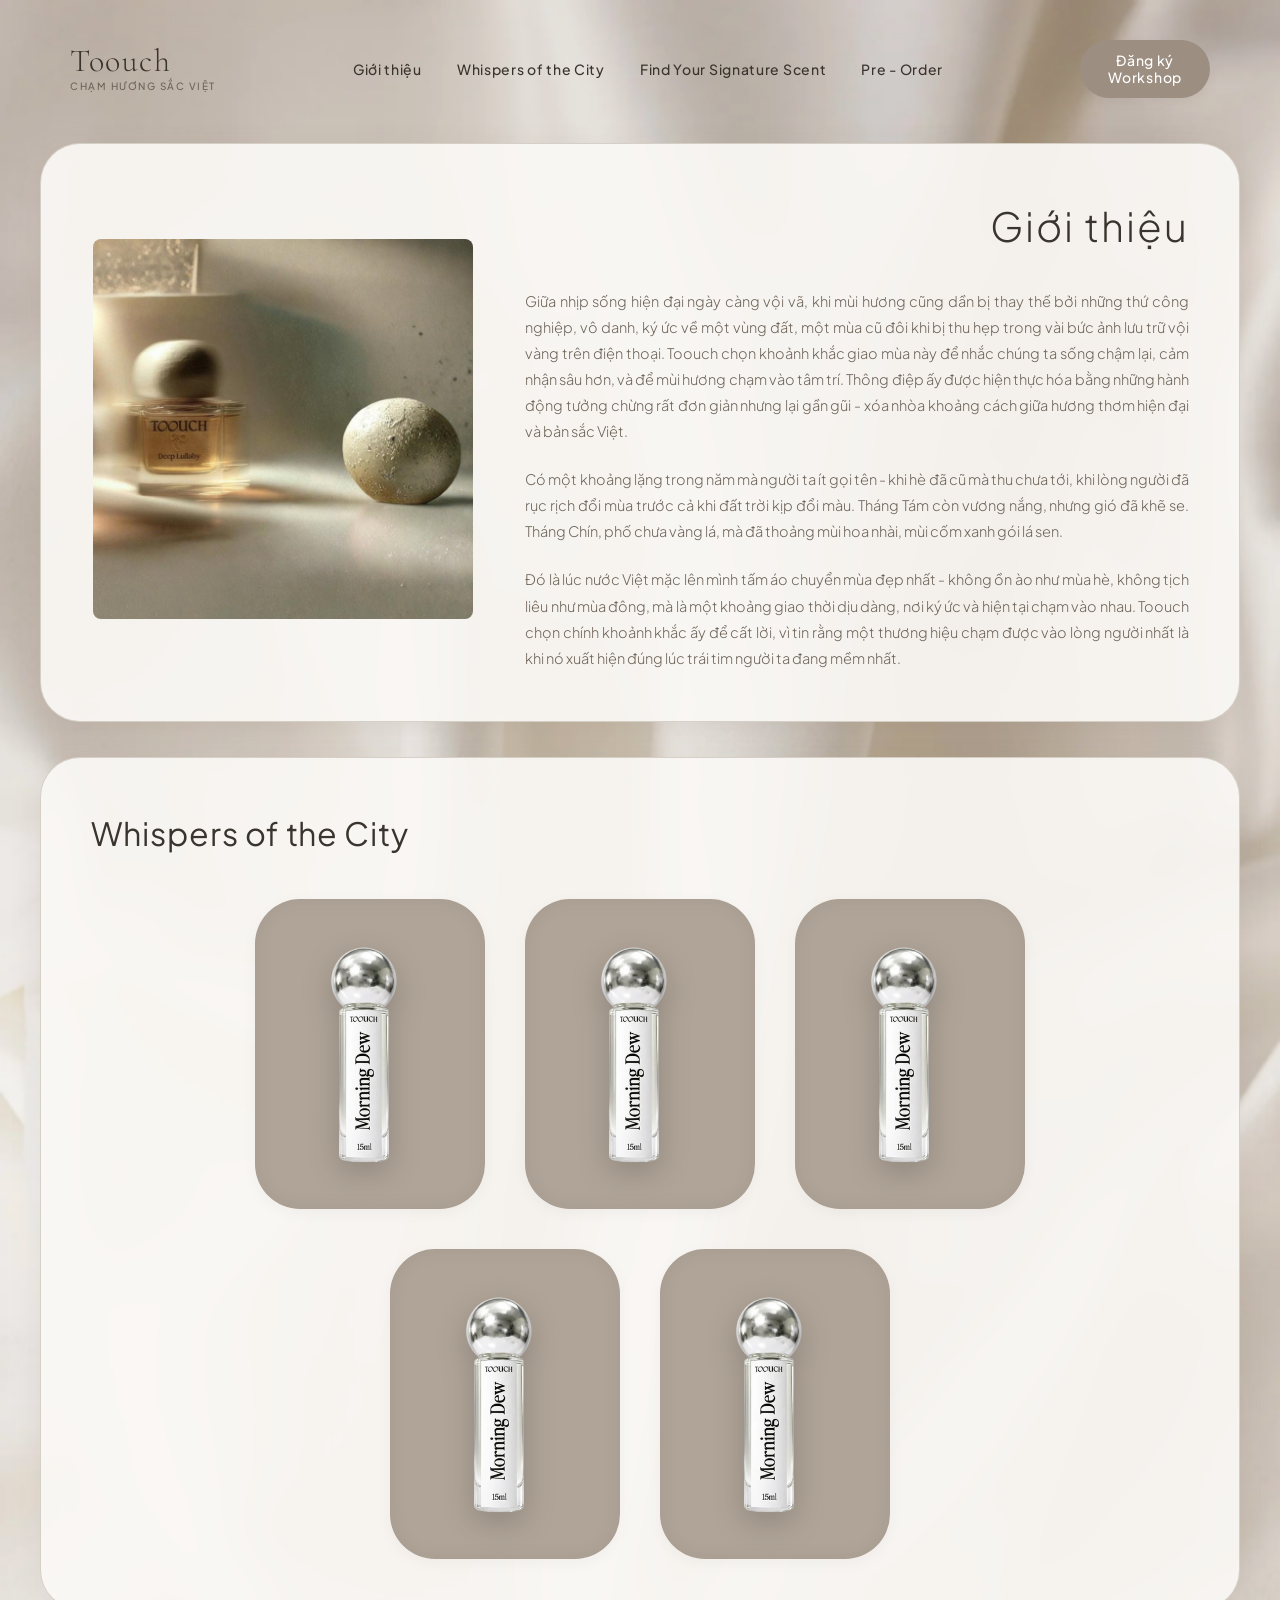
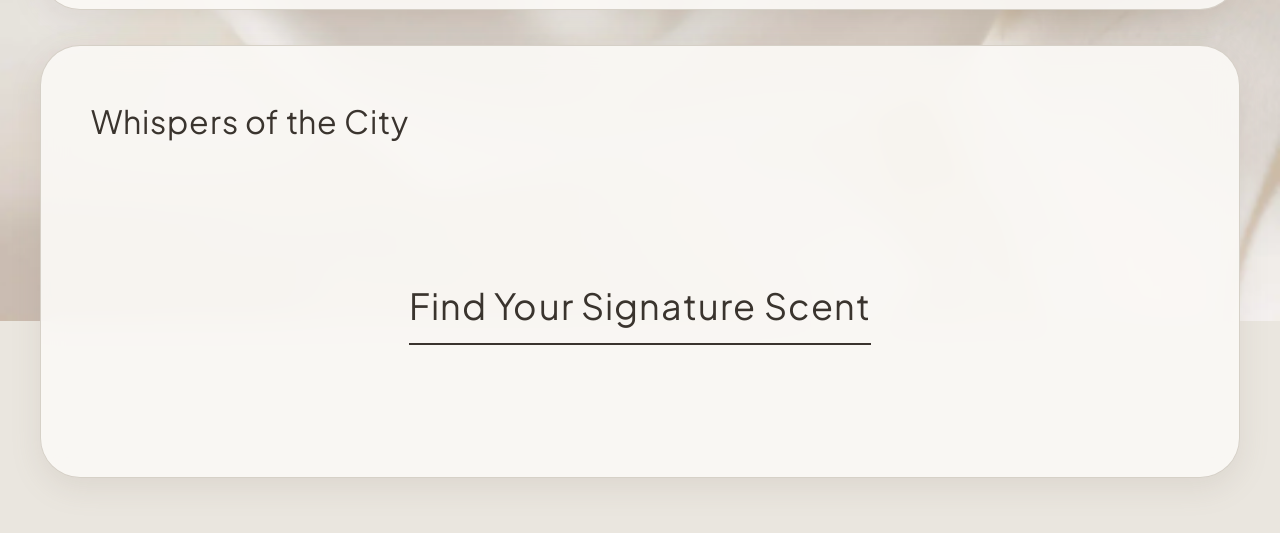
==== index.html @ 0bf2e1f2 "Initial commit of Toouch landing page" ====
<!DOCTYPE html>
<html lang="vi">
<head>
  <meta charset="UTF-8">
  <meta name="viewport" content="width=device-width, initial-scale=1.0">
  <meta name="description" content="Toouch - Chạm Hương Sắc Việt. Khám phá các dòng hương độc bản mang tâm hồn Việt.">
  <title>Toouch - Chạm Hương Sắc Việt</title>
  <link rel="stylesheet" href="style.css">
</head>
<body>

  <div class="container">
    <!-- Premium Navigation Header -->
    <header>
      <a href="index.html" class="logo-container">
        <span class="logo-main">Toouch</span>
        <span class="logo-sub">Chạm Hương Sắc Việt</span>
      </a>
      
      <nav>
        <a href="index.html#gioi-thieu" class="active">Giới thiệu</a>
        <a href="index.html#whispers">Whispers of the City</a>
        <a href="index.html#find-scent">Find Your Signature Scent</a>
        <a href="order.html">Pre - Order</a>
      </nav>

      <div class="nav-btn-container">
        <a href="order.html#workshop" class="btn-header">Đăng ký<br>Workshop</a>
      </div>
    </header>

    <!-- 1. Giới thiệu Section -->
    <section id="gioi-thieu" class="section-card">
      <div class="gioi-thieu-content">
        <!-- Left Overlapping Diamond Graphic -->
        <div class="gioi-thieu-left">
          <div class="gioi-thieu-img-wrapper">
            <img src="assets/page_1_img_1.jpeg" class="gioi-thieu-img" alt="Giới thiệu Toouch">
          </div>
        </div>
        
        <!-- Right Description Text -->
        <div class="gioi-thieu-right">
          <h1 class="section-title-right">Giới thiệu</h1>
          <div class="gioi-thieu-text">
            <p>
              Giữa nhịp sống hiện đại ngày càng vội vã, khi mùi hương cũng dần bị thay thế bởi những thứ công
              nghiệp, vô danh, ký ức về một vùng đất, một mùa cũ đôi khi bị thu hẹp trong vài bức ảnh lưu trữ vội
              vàng trên điện thoại. Toouch chọn khoảnh khắc giao mùa này để nhắc chúng ta sống chậm lại, cảm nhận
              sâu hơn, và để mùi hương chạm vào tâm trí. Thông điệp ấy được hiện thực hóa bằng những hành động
              tưởng chừng rất đơn giản nhưng lại gần gũi - xóa nhòa khoảng cách giữa hương thơm hiện đại và bản
              sắc Việt.
            </p>
            <p>
              Có một khoảng lặng trong năm mà người ta ít gọi tên - khi hè đã cũ mà thu chưa tới, khi lòng
              người đã rục rịch đổi mùa trước cả khi đất trời kịp đổi màu. Tháng Tám còn vương nắng, nhưng gió đã
              khẽ se. Tháng Chín, phố chưa vàng lá, mà đã thoảng mùi hoa nhài, mùi cốm xanh gói lá sen.
            </p>
            <p>
              Đó là lúc nước Việt mặc lên mình tấm áo chuyển mùa đẹp nhất - không ồn ào như mùa hè, không
              tịch liêu như mùa đông, mà là một khoảng giao thời dịu dàng, nơi ký ức và hiện tại chạm vào nhau.
              Toouch chọn chính khoảnh khắc ấy để cất lời, vì tin rằng một thương hiệu chạm được vào lòng người nhất
              là khi nó xuất hiện đúng lúc trái tim người ta đang mềm nhất.
            </p>
          </div>
        </div>
      </div>
    </section>

    <!-- 2. Whispers of the City - Combined 3D Flip Grid -->
    <section id="whispers" class="section-card">
      <div class="whispers-header">
        <h2 class="whispers-title">Whispers of the City</h2>
      </div>
      
      <div class="scent-grid">
        <!-- Top Row (3 Cards) -->
        <div class="scent-row-top">
          <!-- Scent 1: Smoky Graze -->
          <div class="flip-card">
            <div class="flip-card-inner">
              <!-- Front Side -->
              <div class="flip-card-front">
                <img src="assets/page_1_img_3.png" class="bottle-img" alt="Smoky Graze - Morning Dew">
              </div>
              <!-- Back Side -->
              <div class="flip-card-back">
                <h3 class="scent-name">Smoky Graze</h3>
                <p class="scent-desc">
                  Hương cà phê đậm và quế ấm gợi buổi sáng Sài Gòn, dịu lại bởi hạnh nhân, cacao, hồng
                  Thổ Nhĩ Kỳ. Cuối cùng đọng lại da mềm, hổ phách, vani, praline – ấm áp, gần gũi, không cần
                  định nghĩa dịp dùng.
                </p>
              </div>
            </div>
          </div>

          <!-- Scent 2: Creamy Tide -->
          <div class="flip-card">
            <div class="flip-card-inner">
              <!-- Front Side -->
              <div class="flip-card-front">
                <img src="assets/page_1_img_3.png" class="bottle-img" alt="Creamy Tide - Morning Dew">
              </div>
              <!-- Back Side -->
              <div class="flip-card-back">
                <h3 class="scent-name">Creamy Tide</h3>
                <p class="scent-desc">
                  Vải và đào tươi mở đầu ngọt nhẹ, chuyển sang sữa gạo béo mịn gợi miền Tây sông nước yên
                  ả. Khép lại bằng vani, diên vĩ, xạ hương trắng – êm dịu như một ký ức chậm rãi, không cần thời
                  điểm đặc biệt.
                </p>
              </div>
            </div>
          </div>

          <!-- Scent 3: Dreamy Nautica -->
          <div class="flip-card">
            <div class="flip-card-inner">
              <!-- Front Side -->
              <div class="flip-card-front">
                <img src="assets/page_1_img_3.png" class="bottle-img" alt="Dreamy Nautica - Morning Dew">
              </div>
              <!-- Back Side -->
              <div class="flip-card-back">
                <h3 class="scent-name">Dreamy Nautica</h3>
                <p class="scent-desc">
                  Táo và bưởi chùm mát lạnh, rực rỡ mở đầu; neroli cùng muối biển gợi làn gió biển khơi.
                  Đọng lại nốt aquatic và xạ hương ánh kim – sạch, thoáng, tự do, dành cho ai muốn buông lỏng theo
                  nhịp riêng.
                </p>
              </div>
            </div>
          </div>
        </div>

        <!-- Bottom Row (2 Cards) -->
        <div class="scent-row-bottom">
          <!-- Scent 4: Heritage Nuzzle -->
          <div class="flip-card">
            <div class="flip-card-inner">
              <!-- Front Side -->
              <div class="flip-card-front">
                <img src="assets/page_1_img_3.png" class="bottle-img" alt="Heritage Nuzzle - Morning Dew">
              </div>
              <!-- Back Side -->
              <div class="flip-card-back">
                <h3 class="scent-name">Heritage Nuzzle</h3>
                <p class="scent-desc">
                  Lê và hoa mộc dịu dàng mở đầu, hòa cùng trà xanh, hoa trà, linh lan, hoa nhài gợi phố cổ Hà
                  Nội sớm mai. Cỏ hương bài, xạ hương cashmere, gỗ hồng khép lại bình yên, tinh tế, lặng lẽ.
                </p>
              </div>
            </div>
          </div>

          <!-- Scent 5: Deep Lullaby -->
          <div class="flip-card">
            <div class="flip-card-inner">
              <!-- Front Side -->
              <div class="flip-card-front">
                <img src="assets/page_1_img_3.png" class="bottle-img" alt="Deep Lullaby - Morning Dew">
              </div>
              <!-- Back Side -->
              <div class="flip-card-back">
                <h3 class="scent-name">Deep Lullaby</h3>
                <p class="scent-desc">
                  Thông và lavender cùng mojito mở ra cảm giác cao nguyên se lạnh, tiếp nối bằng dâu rừng, hồng
                  dại, mimosa ấm áp. Lá thuốc, gỗ cháy, đàn hương ở lại như bản ru êm của một ngày dài.
                </p>
              </div>
            </div>
          </div>
        </div>
      </div>
    </section>

    <!-- 4. Find Your Signature Scent Section -->
    <section id="find-scent" class="section-card">
      <div class="whispers-header">
        <h2 class="whispers-title">Whispers of the City</h2>
      </div>
      
      <div class="signature-content">
        <a href="order.html" class="signature-link">Find Your Signature Scent</a>
      </div>
    </section>
  </div>

  <script src="script.js"></script>
</body>
</html>
---- style.css ----
/* style.css - Toouch Landing Page Stylesheet */

/* Google Fonts Import */
@import url('https://fonts.googleapis.com/css2?family=Cormorant+Garamond:ital,wght@0,300;0,400;0,600;1,300;1,400&family=Plus+Jakarta+Sans:wght@300;400;500;600;700&display=swap');

/* CSS Variables for Premium Design System */
:root {
  --bg-color: #eae6df;
  --card-bg: #f4f0ea;
  --card-border: #bfb6aa;
  --text-dark: #3a342e;
  --text-muted: #6e6459;
  --accent-brown: #9c8e81;
  --accent-brown-hover: #86796c;
  --accent-card: #e4ded5;
  --font-logo: 'Cormorant Garamond', serif;
  --font-main: 'Plus Jakarta Sans', sans-serif;
  --shadow-subtle: 0 10px 30px rgba(139, 126, 116, 0.15);
  --shadow-input: inset 0 2px 4px rgba(0, 0, 0, 0.03);
}

/* Reset & Base Styles */
* {
  box-sizing: border-box;
  margin: 0;
  padding: 0;
}

html {
  scroll-behavior: smooth;
}

body {
  background-image: url('assets/page_1_img_4.png');
  background-color: var(--bg-color);
  background-repeat: no-repeat;
  background-position: center top;
  background-attachment: fixed;
  background-size: cover;
  font-family: var(--font-main);
  color: var(--text-dark);
  line-height: 1.6;
  padding: 20px 40px;
  min-height: 100vh;
  display: flex;
  flex-direction: column;
  align-items: center;
}

/* Scrollbar styling */
::-webkit-scrollbar {
  width: 8px;
}
::-webkit-scrollbar-track {
  background: var(--bg-color);
}
::-webkit-scrollbar-thumb {
  background: var(--accent-brown);
  border-radius: 4px;
}
::-webkit-scrollbar-thumb:hover {
  background: var(--accent-brown-hover);
}

/* Layout Main Container */
.container {
  max-width: 1200px;
  width: 100%;
}

/* ==========================================================================
   Header / Navigation Styles
   ========================================================================== */
header {
  width: 100%;
  display: flex;
  justify-content: space-between;
  align-items: center;
  padding: 20px 30px;
  margin-bottom: 25px;
}

.logo-container {
  display: flex;
  flex-direction: column;
  align-items: flex-start;
  text-decoration: none;
  color: var(--text-dark);
}

.logo-main {
  font-family: var(--font-logo);
  font-size: 32px;
  font-weight: 300;
  letter-spacing: 0.05em;
  line-height: 1.1;
  text-transform: capitalize;
}

.logo-sub {
  font-size: 10px;
  font-weight: 500;
  letter-spacing: 0.15em;
  text-transform: uppercase;
  color: var(--text-muted);
}

/* Navigation Menu */
nav {
  display: flex;
  align-items: center;
  gap: 35px;
}

nav a {
  text-decoration: none;
  color: var(--text-dark);
  font-size: 14px;
  font-weight: 500;
  letter-spacing: 0.05em;
  transition: color 0.3s ease;
}

nav a:hover, nav a.active {
  color: var(--accent-brown-hover);
}

/* Header Button with Blinking animation indicator */
.nav-btn-container {
  display: flex;
  flex-direction: column;
  align-items: center;
  position: relative;
}

.btn-header {
  background-color: var(--accent-brown);
  color: white;
  text-decoration: none;
  padding: 12px 28px;
  border-radius: 50px;
  font-size: 14px;
  font-weight: 500;
  letter-spacing: 0.05em;
  transition: all 0.3s ease;
  box-shadow: 0 4px 10px rgba(156, 142, 129, 0.2);
  text-align: center;
  white-space: pre-line;
  line-height: 1.2;
  animation: pulse-button 2s infinite ease-in-out;
}

.btn-header:hover {
  background-color: var(--accent-brown-hover);
  transform: translateY(-2px);
  box-shadow: 0 6px 15px rgba(156, 142, 129, 0.35);
  animation-play-state: paused; /* Pause pulsing on hover */
}

/* Pulsing Keyframes for Workshop Button */
@keyframes pulse-button {
  0%, 100% {
    transform: scale(1);
    box-shadow: 0 4px 10px rgba(156, 142, 129, 0.2);
  }
  50% {
    transform: scale(1.04);
    box-shadow: 0 8px 20px rgba(156, 142, 129, 0.45);
    background-color: var(--accent-brown-hover);
  }
}

/* ==========================================================================
   Section Card Styles (Main content wraps)
   ========================================================================== */
.section-card {
  background-color: rgba(250, 248, 245, 0.93);
  backdrop-filter: blur(12px);
  -webkit-backdrop-filter: blur(12px);
  border: 1.5px solid rgba(191, 182, 170, 0.6);
  border-radius: 40px;
  padding: 50px;
  margin-bottom: 35px;
  box-shadow: var(--shadow-subtle);
  position: relative;
  overflow: hidden;
}

/* ==========================================================================
   Page 1 Specific Styles (index.html)
   ========================================================================== */

/* 1. Giới thiệu Section */
.gioi-thieu-content {
  display: grid;
  grid-template-columns: 1.1fr 1.9fr;
  gap: 50px;
  align-items: center;
}

.gioi-thieu-left {
  display: flex;
  justify-content: center;
  position: relative;
}

.gioi-thieu-img-wrapper {
  position: relative;
  width: 100%;
  max-width: 380px;
  aspect-ratio: 1;
}

.gioi-thieu-img {
  width: 100%;
  height: 100%;
  object-fit: cover;
  border-radius: 8px;
}

.gioi-thieu-right {
  display: flex;
  flex-direction: column;
}

.section-title-right {
  font-size: 40px;
  font-weight: 300;
  text-align: right;
  margin-bottom: 30px;
  letter-spacing: 0.05em;
  color: var(--text-dark);
}

.gioi-thieu-text p {
  font-size: 14.5px;
  color: var(--text-muted);
  margin-bottom: 22px;
  text-align: justify;
  line-height: 1.8;
  font-weight: 300;
}

.gioi-thieu-text p:last-child {
  margin-bottom: 0;
}

/* 2. Whispers of the City - Common layout */
.whispers-header {
  display: flex;
  justify-content: space-between;
  align-items: baseline;
  margin-bottom: 40px;
}

.whispers-title {
  font-size: 32px;
  font-weight: 400;
  letter-spacing: 0.03em;
}

.whispers-subtitle {
  font-size: 24px;
  font-weight: 300;
  color: var(--text-muted);
  letter-spacing: 0.03em;
}

/* 3. Whispers of the City - Combined 3D Flip Grid */
.scent-grid {
  display: flex;
  flex-direction: column;
  gap: 40px;
  align-items: center;
}

.scent-row-top {
  display: flex;
  justify-content: center;
  gap: 40px;
  width: 100%;
  flex-wrap: wrap;
}

.scent-row-bottom {
  display: flex;
  justify-content: center;
  gap: 40px;
  width: 100%;
  flex-wrap: wrap;
}

/* 3D Flip Card Container */
.flip-card {
  background-color: transparent;
  width: 230px;
  height: 310px;
  perspective: 1000px;
  cursor: pointer;
}

.flip-card-inner {
  position: relative;
  width: 100%;
  height: 100%;
  text-align: center;
  transition: transform 0.8s cubic-bezier(0.4, 0, 0.2, 1);
  transform-style: preserve-3d;
  box-shadow: 0 4px 15px rgba(0, 0, 0, 0.04);
  border-radius: 45px;
}

.flip-card:hover .flip-card-inner {
  transform: rotateY(180deg);
}

.flip-card-front, .flip-card-back {
  position: absolute;
  width: 100%;
  height: 100%;
  -webkit-backface-visibility: hidden;
  backface-visibility: hidden;
  border-radius: 45px;
  border: none;
}

/* Front Side: Perfume Bottle with Warm Grey Background */
.flip-card-front {
  background-color: #b0a498;
  display: flex;
  justify-content: center;
  align-items: center;
  padding: 30px;
  box-shadow: inset 0 0 20px rgba(0,0,0,0.06);
}

.flip-card-front .bottle-img {
  width: 100%;
  height: auto;
  max-height: 220px;
  object-fit: contain;
  filter: drop-shadow(0 10px 15px rgba(0,0,0,0.18));
  transition: transform 0.4s ease;
}

.flip-card:hover .flip-card-front .bottle-img {
  transform: scale(0.9);
}

/* Back Side: Description and Notes */
.flip-card-back {
  background-color: #ede9e3;
  color: var(--text-dark);
  transform: rotateY(180deg);
  display: flex;
  flex-direction: column;
  align-items: center;
  justify-content: center;
  padding: 25px 20px;
  box-shadow: inset 0 0 20px rgba(0,0,0,0.02);
}

.scent-name {
  font-size: 15px;
  font-weight: 700;
  margin-bottom: 12px;
  color: var(--text-dark);
  letter-spacing: 0.05em;
  text-transform: uppercase;
  border-bottom: 1.5px solid rgba(156, 142, 129, 0.3);
  padding-bottom: 6px;
  width: 80%;
  text-align: center;
}

.scent-desc {
  font-size: 12px;
  color: var(--text-muted);
  line-height: 1.6;
  font-weight: 500;
  text-align: justify;
}

/* 5. Find Your Signature Scent Section */
.signature-content {
  display: flex;
  flex-direction: column;
  align-items: center;
  justify-content: center;
  padding: 70px 50px;
  text-align: center;
}

.signature-link {
  font-family: var(--font-main);
  font-size: 36px;
  font-weight: 400;
  color: var(--text-dark);
  text-decoration: none;
  border-bottom: 2px solid var(--text-dark);
  padding-bottom: 8px;
  margin-top: 20px;
  margin-bottom: 12px;
  letter-spacing: 0.03em;
  transition: all 0.3s ease;
}

.signature-link:hover {
  color: var(--accent-brown);
  border-bottom-color: var(--accent-brown);
  letter-spacing: 0.05em;
}

.signature-note {
  font-size: 15px;
  color: var(--text-muted);
  font-weight: 300;
  letter-spacing: 0.05em;
}


/* ==========================================================================
   Page 2 Specific Styles (order.html)
   ========================================================================== */

/* Split Row layout: Image + Info Left, Form Right */
.order-split-layout {
  display: grid;
  grid-template-columns: 1fr 1fr;
  gap: 50px;
  align-items: stretch;
}

.order-left-column {
  display: flex;
  flex-direction: column;
  justify-content: space-between;
  align-items: center;
  padding: 10px 0;
}

.order-right-column {
  display: flex;
  flex-direction: column;
  justify-content: center;
}

/* Badge/Info at the top-left */
.preorder-status-tag {
  font-size: 28px;
  font-weight: 400;
  color: var(--text-dark);
  letter-spacing: 0.05em;
  margin-bottom: 20px;
  display: flex;
  align-items: center;
  gap: 12px;
  text-transform: uppercase;
}

.black-pill-tag {
  background-color: #000;
  color: #fff;
  border-radius: 50px;
  padding: 3px 22px;
  font-weight: 600;
  font-size: 26px;
  display: inline-flex;
  justify-content: center;
  align-items: center;
  min-width: 80px;
  height: 44px;
}

.preorder-img-wrapper {
  width: 100%;
  max-width: 320px;
  aspect-ratio: 1;
  display: flex;
  justify-content: center;
  align-items: center;
  margin-bottom: 20px;
}

.preorder-img {
  width: 100%;
  height: 100%;
  object-fit: cover;
  border-radius: 12px;
}

/* Height customized vertical image for second block */
.preorder-img-wrapper.portrait {
  aspect-ratio: 0.72;
  max-width: 250px;
}

.countdown-timer {
  font-size: 42px;
  font-weight: 700;
  letter-spacing: 0.05em;
  color: var(--text-dark);
  margin-top: 15px;
  font-variant-numeric: tabular-nums;
}

/* Form Styles */
.form-header-row {
  display: flex;
  justify-content: space-between;
  align-items: center;
  margin-bottom: 30px;
  border-bottom: 1px solid rgba(139, 126, 116, 0.2);
  padding-bottom: 15px;
}

.form-title {
  font-size: 16px;
  font-weight: 600;
  letter-spacing: 0.05em;
  color: var(--text-dark);
}

.discount-highlight {
  font-size: 16px;
  font-weight: 600;
  color: var(--text-dark);
  letter-spacing: 0.05em;
}

.booking-form {
  display: flex;
  flex-direction: column;
  gap: 15px;
  width: 100%;
  position: relative;
}

.form-group {
  width: 100%;
}

.form-input {
  width: 100%;
  background-color: white;
  border: 1px solid var(--card-border);
  border-radius: 30px;
  padding: 15px 25px;
  font-size: 13px;
  font-weight: 500;
  color: var(--text-dark);
  font-family: var(--font-main);
  text-align: center;
  outline: none;
  transition: all 0.3s ease;
  box-shadow: var(--shadow-input);
}

.form-input::placeholder {
  color: var(--text-muted);
  font-weight: 500;
}

.form-input:focus {
  border-color: var(--text-dark);
  box-shadow: 0 0 0 2px rgba(156, 142, 129, 0.2);
}

/* Form Buttons */
.form-submit-row {
  display: flex;
  justify-content: flex-end;
  margin-top: 15px;
}

.btn-submit {
  background-color: var(--accent-brown);
  color: white;
  border: none;
  border-radius: 50px;
  padding: 14px 45px;
  font-size: 13px;
  font-weight: 600;
  letter-spacing: 0.05em;
  cursor: pointer;
  transition: all 0.3s ease;
  box-shadow: 0 4px 10px rgba(156, 142, 129, 0.2);
}

.btn-submit:hover {
  background-color: var(--accent-brown-hover);
  transform: translateY(-2px);
  box-shadow: 0 6px 15px rgba(156, 142, 129, 0.3);
}

.btn-submit:active {
  transform: translateY(0);
}

/* Full Width button for Workshop Forms */
.btn-submit.full-width {
  width: 100%;
  margin-top: 15px;
  text-transform: uppercase;
}

/* Workshop Header Bar */
.workshop-header-bar {
  background-color: var(--accent-brown);
  color: white;
  border-radius: 50px;
  padding: 12px 0;
  text-align: center;
  font-size: 20px;
  font-weight: 500;
  letter-spacing: 0.08em;
  margin-bottom: 35px;
  box-shadow: 0 4px 12px rgba(156, 142, 129, 0.15);
}

.workshop-left-column {
  display: flex;
  flex-direction: column;
  justify-content: flex-start;
  padding-right: 20px;
}

.workshop-column-title {
  font-size: 16px;
  font-weight: 700;
  letter-spacing: 0.05em;
  color: var(--text-dark);
  margin-bottom: 25px;
  text-transform: uppercase;
}

/* Bullet list structure matching PDF */
.workshop-details-list {
  list-style: none;
  display: flex;
  flex-direction: column;
  gap: 20px;
}

.workshop-details-list li {
  font-size: 13px;
  color: var(--text-muted);
  line-height: 1.7;
  position: relative;
  padding-left: 20px;
  text-align: justify;
}

.workshop-details-list li::before {
  content: "•";
  position: absolute;
  left: 0;
  top: 0;
  font-size: 16px;
  color: var(--text-dark);
}

/* Timeline specific styling for Activities */
.timeline-item {
  font-size: 13px;
  color: var(--text-muted);
  line-height: 1.7;
  padding-left: 25px;
  position: relative;
  margin-bottom: 18px;
}

.timeline-item:last-child {
  margin-bottom: 0;
}

.timeline-item::before {
  content: "";
  position: absolute;
  left: 0;
  top: 4px;
  width: 8px;
  height: 8px;
  border-radius: 50%;
  background-color: var(--accent-brown);
}

.timeline-item::after {
  content: "";
  position: absolute;
  left: 3px;
  top: 15px;
  width: 2px;
  height: calc(100% + 8px);
  background-color: rgba(156, 142, 129, 0.3);
}

.timeline-item:last-child::after {
  display: none;
}

.timeline-text {
  font-weight: 500;
  color: var(--text-dark);
}

/* ==========================================================================
   Toast / Notification Component Styles
   ========================================================================== */
.toast-container {
  position: fixed;
  bottom: 30px;
  right: 30px;
  z-index: 1000;
  display: flex;
  flex-direction: column;
  gap: 15px;
}

.toast {
  background: rgba(250, 248, 245, 0.95);
  border: 1px solid var(--accent-brown);
  border-left: 5px solid var(--accent-brown);
  padding: 18px 25px;
  border-radius: 12px;
  box-shadow: 0 10px 30px rgba(0,0,0,0.1);
  display: flex;
  align-items: center;
  gap: 15px;
  min-width: 320px;
  max-width: 450px;
  backdrop-filter: blur(10px);
  transform: translateX(120%);
  transition: transform 0.4s cubic-bezier(0.175, 0.885, 0.32, 1.275);
}

.toast.show {
  transform: translateX(0);
}

.toast-icon {
  width: 24px;
  height: 24px;
  border-radius: 50%;
  background-color: var(--accent-brown);
  color: white;
  display: flex;
  align-items: center;
  justify-content: center;
  font-weight: bold;
  font-size: 14px;
}

.toast-content {
  display: flex;
  flex-direction: column;
}

.toast-title {
  font-weight: 600;
  font-size: 14px;
  color: var(--text-dark);
}

.toast-message {
  font-size: 12px;
  color: var(--text-muted);
  margin-top: 2px;
}

/* ==========================================================================
   Responsive Grid Adaptations
   ========================================================================== */
@media (max-width: 992px) {
  body {
    padding: 20px;
  }
  
  header {
    flex-direction: column;
    gap: 20px;
    padding: 10px 0;
  }

  nav {
    flex-wrap: wrap;
    justify-content: center;
    gap: 20px;
  }

  .gioi-thieu-content {
    grid-template-columns: 1fr;
    gap: 30px;
  }

  .gioi-thieu-left {
    order: 2;
  }

  .gioi-thieu-right {
    order: 1;
  }

  .section-title-right {
    text-align: center;
  }

  .order-split-layout {
    grid-template-columns: 1fr;
    gap: 40px;
  }

  .order-left-column {
    border-bottom: 1px dashed var(--card-border);
    padding-bottom: 30px;
  }
}

@media (max-width: 576px) {
  .section-card {
    padding: 30px 20px;
  }

  .whispers-header {
    flex-direction: column;
    align-items: center;
    gap: 10px;
    text-align: center;
  }

  .bottle-row-top, .bottle-row-bottom, .scent-row-top, .scent-row-bottom {
    gap: 20px;
  }

  .scent-card {
    width: 100%;
    min-height: auto;
  }

  .signature-link {
    font-size: 24px;
  }
  
  .preorder-status-tag {
    font-size: 22px;
  }
  
  .black-pill-tag {
    font-size: 20px;
    min-width: 60px;
    height: 36px;
  }

  .countdown-timer {
    font-size: 32px;
  }

  .form-header-row {
    flex-direction: column;
    gap: 5px;
    align-items: flex-start;
  }
}
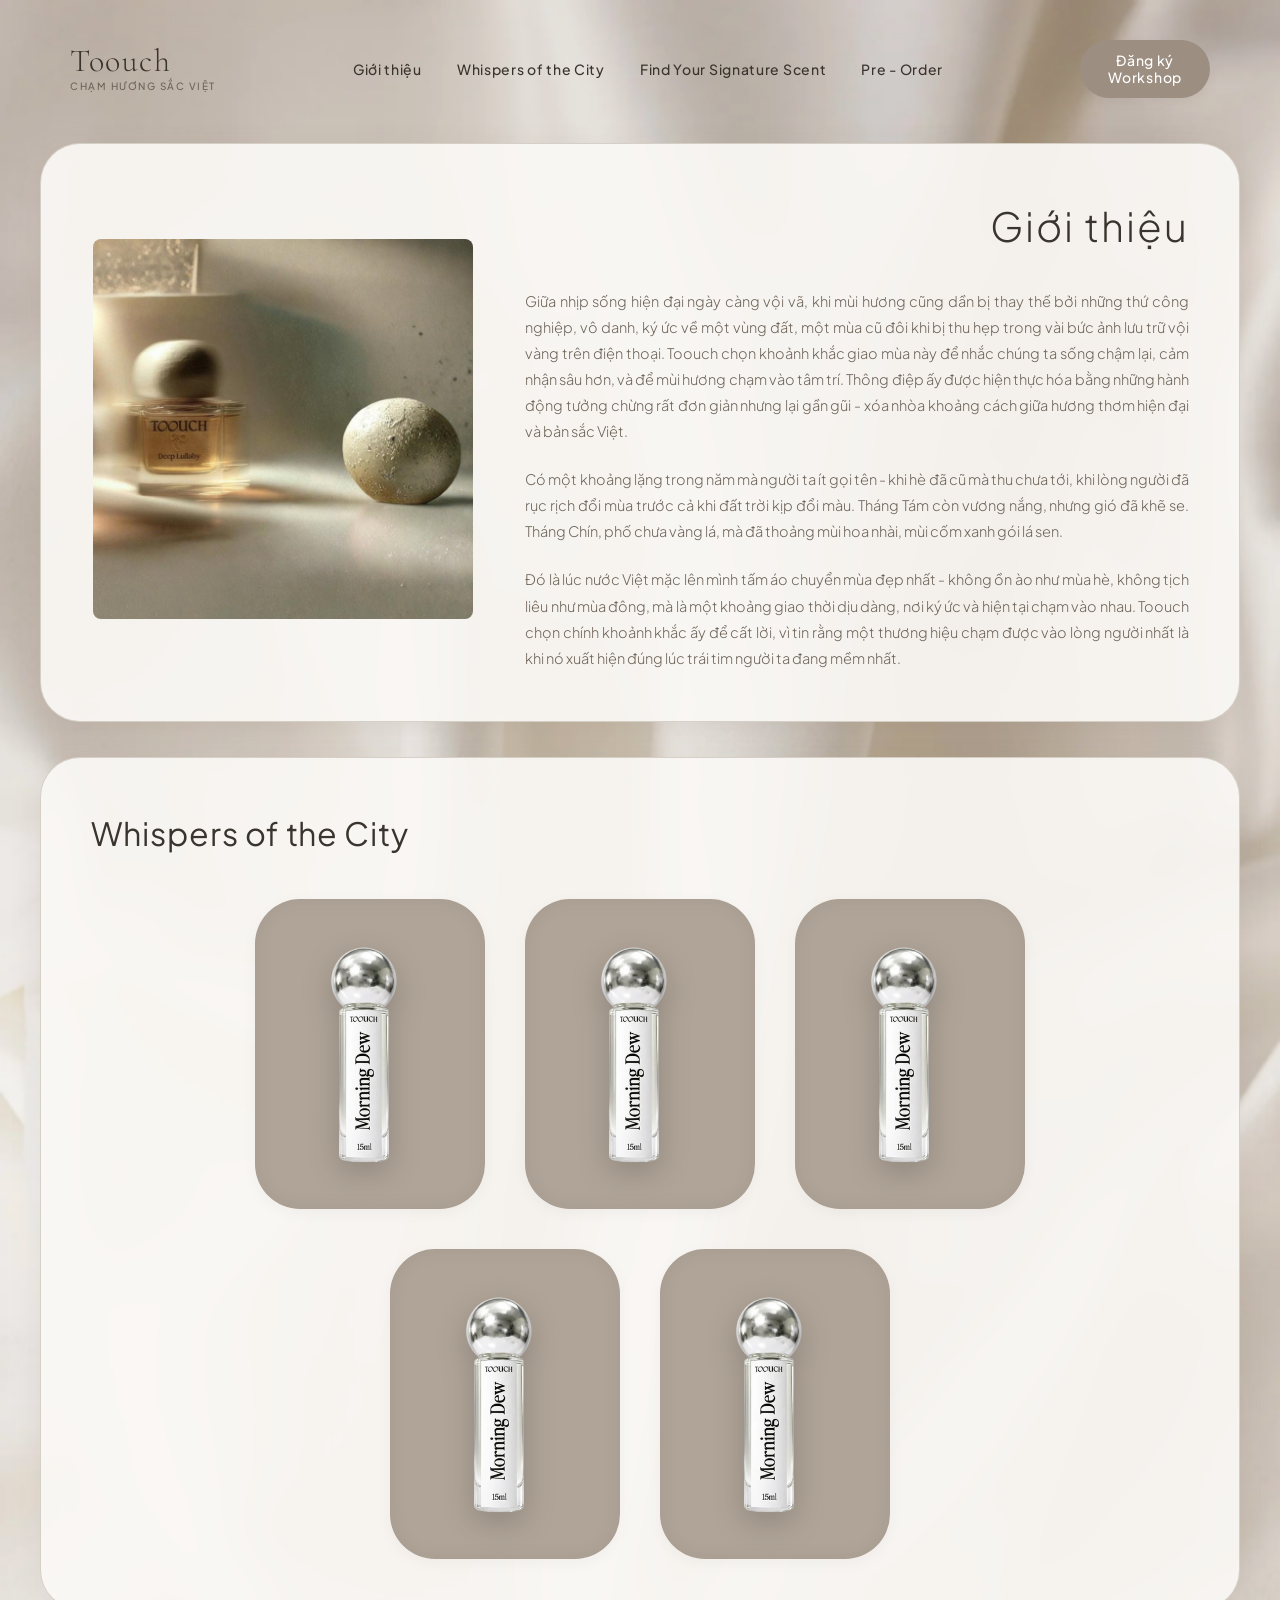
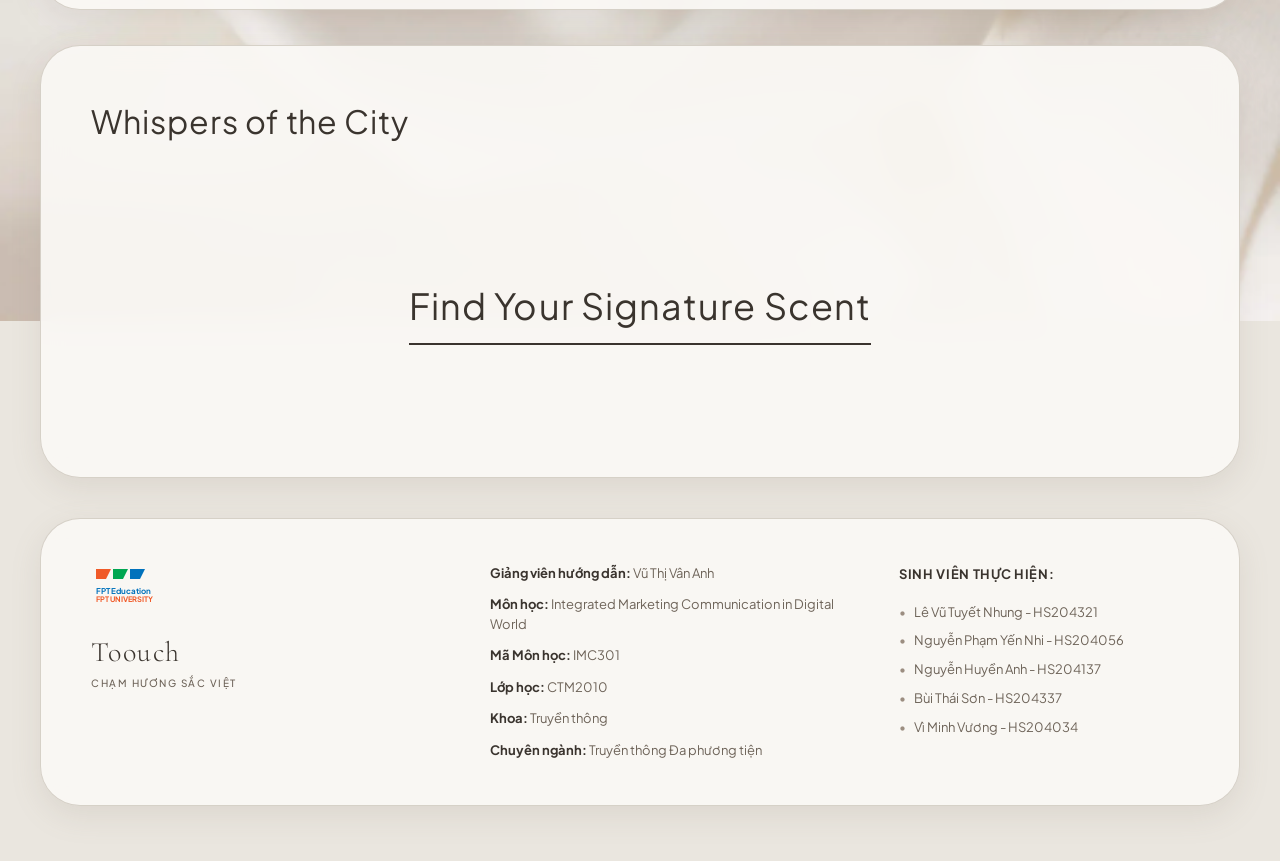
==== commit 38392106: "Add logo favicon and FPT Education university project footer" ====
--- a/index.html
+++ b/index.html
@@ -6,6 +6,7 @@
   <meta name="description" content="Toouch - Chạm Hương Sắc Việt. Khám phá các dòng hương độc bản mang tâm hồn Việt.">
   <title>Toouch - Chạm Hương Sắc Việt</title>
   <link rel="stylesheet" href="style.css">
+  <link rel="icon" type="image/png" href="assets/page_1_img_6.png">
 </head>
 <body>
 
@@ -182,9 +183,54 @@
       </div>
       
       <div class="signature-content">
-        <a href="order.html" class="signature-link">Find Your Signature Scent</a>
+        <a href="https://claude.ai/public/artifacts/2c5500db-96e8-4d21-9f2b-e790cea282b8" target="_blank" class="signature-link">Find Your Signature Scent</a>
       </div>
     </section>
+
+    <!-- Footer Section -->
+    <footer class="section-card footer-card">
+      <div class="footer-layout">
+        <!-- Footer Left: Logos & Title -->
+        <div class="footer-left">
+          <div class="fpt-logo">
+            <svg class="fpt-svg" viewBox="0 0 120 40" width="120" height="40">
+              <path d="M5 5h15l-5 10H5z" fill="#f05a28" />
+              <path d="M22 5h15l-5 10H22z" fill="#00a651" />
+              <path d="M39 5h15l-5 10H39z" fill="#0072bc" />
+              <text x="5" y="30" font-family="'Plus Jakarta Sans', sans-serif" font-size="8" font-weight="bold" fill="#0072bc">FPT Education</text>
+              <text x="5" y="38" font-family="'Plus Jakarta Sans', sans-serif" font-size="7.5" font-weight="bold" fill="#f05a28">FPT UNIVERSITY</text>
+            </svg>
+          </div>
+          <div class="footer-brand">
+            <span class="footer-brand-title">Toouch</span>
+            <span class="footer-brand-sub">Chạm Hương Sắc Việt</span>
+          </div>
+        </div>
+        
+        <!-- Footer Right: Course and Student info -->
+        <div class="footer-right">
+          <div class="footer-info-col">
+            <div class="footer-info-item"><strong>Giảng viên hướng dẫn:</strong> Vũ Thị Vân Anh</div>
+            <div class="footer-info-item"><strong>Môn học:</strong> Integrated Marketing Communication in Digital World</div>
+            <div class="footer-info-item"><strong>Mã Môn học:</strong> IMC301</div>
+            <div class="footer-info-item"><strong>Lớp học:</strong> CTM2010</div>
+            <div class="footer-info-item"><strong>Khoa:</strong> Truyền thông</div>
+            <div class="footer-info-item"><strong>Chuyên ngành:</strong> Truyền thông Đa phương tiện</div>
+          </div>
+          
+          <div class="footer-info-col">
+            <div class="footer-info-title">Sinh viên thực hiện:</div>
+            <ul class="footer-student-list">
+              <li>Lê Vũ Tuyết Nhung - HS204321</li>
+              <li>Nguyễn Phạm Yến Nhi - HS204056</li>
+              <li>Nguyễn Huyền Anh - HS204137</li>
+              <li>Bùi Thái Sơn - HS204337</li>
+              <li>Vì Minh Vương - HS204034</li>
+            </ul>
+          </div>
+        </div>
+      </div>
+    </footer>
   </div>
 
   <script src="script.js"></script>
--- a/style.css
+++ b/style.css
@@ -861,3 +861,114 @@
     align-items: flex-start;
   }
 }
+
+/* ==========================================================================
+   Footer Component Styles
+   ========================================================================== */
+.footer-card {
+  margin-top: 40px;
+  padding: 45px 50px;
+}
+
+.footer-layout {
+  display: grid;
+  grid-template-columns: 1fr 2fr;
+  gap: 50px;
+  align-items: start;
+}
+
+.footer-left {
+  display: flex;
+  flex-direction: column;
+  gap: 20px;
+}
+
+.fpt-logo {
+  display: block;
+}
+
+.footer-brand {
+  display: flex;
+  flex-direction: column;
+}
+
+.footer-brand-title {
+  font-family: var(--font-logo);
+  font-size: 28px;
+  font-weight: 300;
+  letter-spacing: 0.05em;
+  color: var(--text-dark);
+}
+
+.footer-brand-sub {
+  font-size: 10px;
+  font-weight: 500;
+  letter-spacing: 0.15em;
+  text-transform: uppercase;
+  color: var(--text-muted);
+}
+
+.footer-right {
+  display: grid;
+  grid-template-columns: 1.12fr 0.88fr;
+  gap: 40px;
+}
+
+.footer-info-col {
+  display: flex;
+  flex-direction: column;
+  gap: 12px;
+}
+
+.footer-info-title {
+  font-weight: 700;
+  font-size: 13px;
+  color: var(--text-dark);
+  text-transform: uppercase;
+  letter-spacing: 0.05em;
+  margin-bottom: 5px;
+}
+
+.footer-info-item {
+  font-size: 13px;
+  color: var(--text-muted);
+  line-height: 1.5;
+}
+
+.footer-info-item strong {
+  color: var(--text-dark);
+}
+
+.footer-student-list {
+  list-style: none;
+  display: flex;
+  flex-direction: column;
+  gap: 8px;
+}
+
+.footer-student-list li {
+  font-size: 13px;
+  color: var(--text-muted);
+  position: relative;
+  padding-left: 15px;
+}
+
+.footer-student-list li::before {
+  content: "•";
+  position: absolute;
+  left: 0;
+  color: var(--accent-brown);
+}
+
+@media (max-width: 768px) {
+  .footer-layout {
+    grid-template-columns: 1fr;
+    gap: 30px;
+  }
+  
+  .footer-right {
+    grid-template-columns: 1fr;
+    gap: 20px;
+  }
+}
+
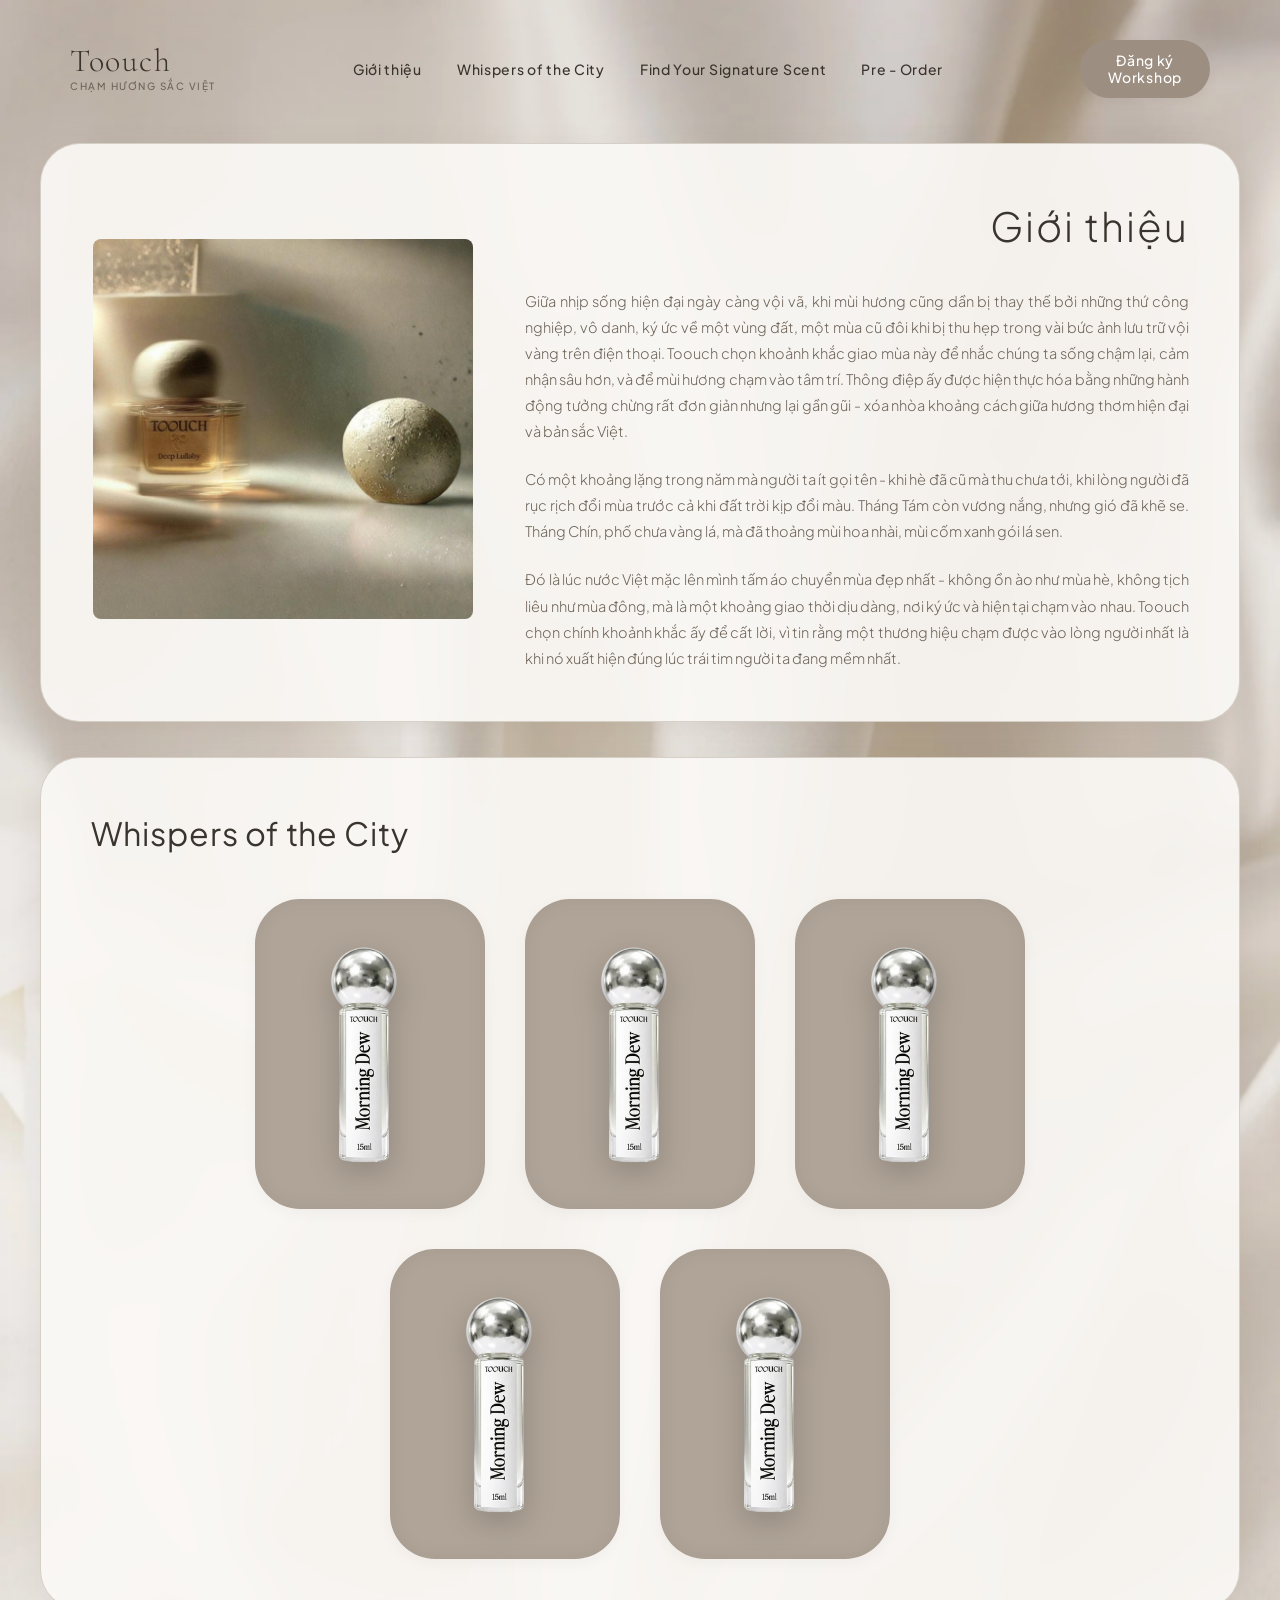
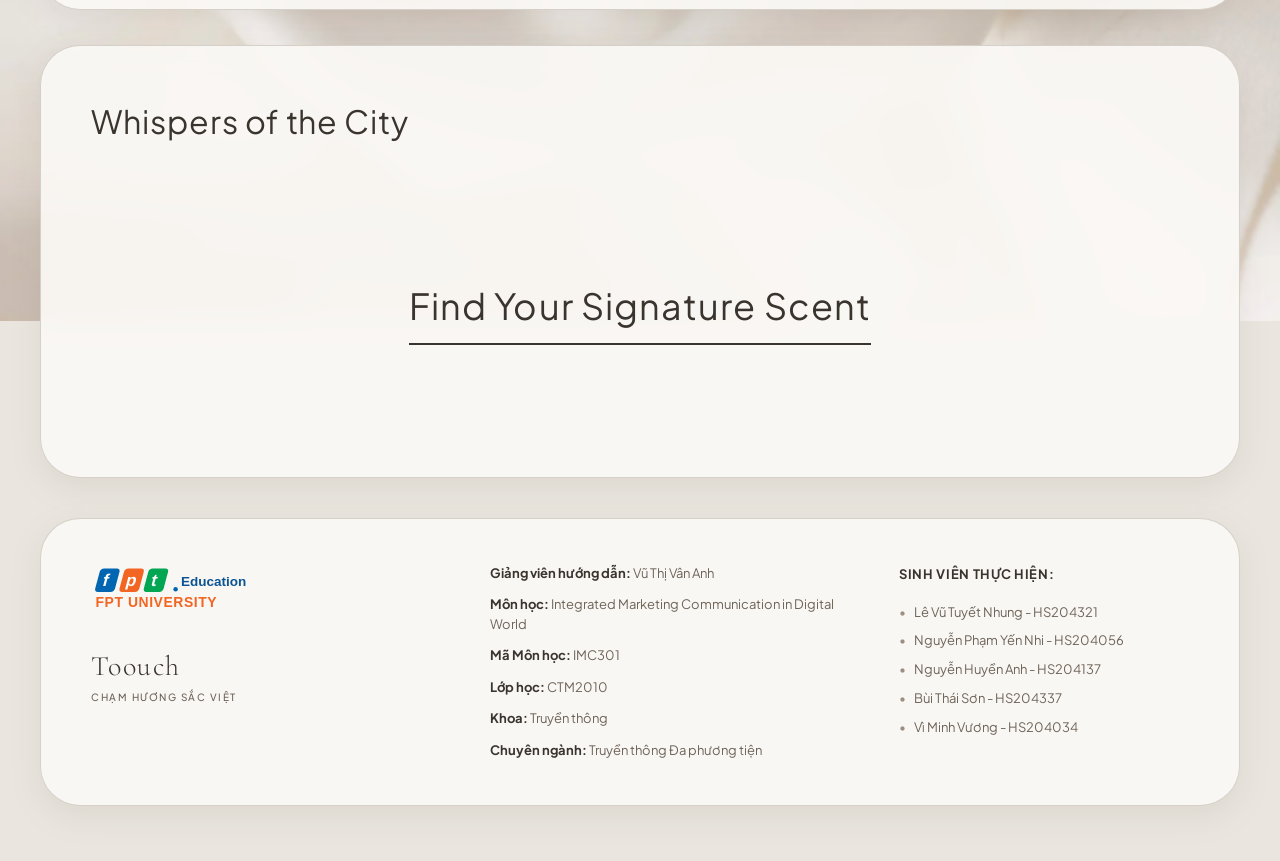
==== commit 2ee2cf0a: "Update FPT Education and FPT University logos in footer with pixel-perfect SVG" ====
--- a/index.html
+++ b/index.html
@@ -193,12 +193,20 @@
         <!-- Footer Left: Logos & Title -->
         <div class="footer-left">
           <div class="fpt-logo">
-            <svg class="fpt-svg" viewBox="0 0 120 40" width="120" height="40">
-              <path d="M5 5h15l-5 10H5z" fill="#f05a28" />
-              <path d="M22 5h15l-5 10H22z" fill="#00a651" />
-              <path d="M39 5h15l-5 10H39z" fill="#0072bc" />
-              <text x="5" y="30" font-family="'Plus Jakarta Sans', sans-serif" font-size="8" font-weight="bold" fill="#0072bc">FPT Education</text>
-              <text x="5" y="38" font-family="'Plus Jakarta Sans', sans-serif" font-size="7.5" font-weight="bold" fill="#f05a28">FPT UNIVERSITY</text>
+            <svg class="fpt-svg" viewBox="0 0 200 60" width="180" height="54">
+              <g transform="skewX(-15)">
+                <rect x="12" y="5" width="22" height="26" rx="4" fill="#0066b2" />
+                <text x="18" y="24" font-family="'Arial', sans-serif" font-weight="bold" font-size="19" fill="#ffffff">f</text>
+                
+                <rect x="39" y="5" width="22" height="26" rx="4" fill="#f26522" />
+                <text x="44" y="24" font-family="'Arial', sans-serif" font-weight="bold" font-size="19" fill="#ffffff">p</text>
+                
+                <rect x="66" y="5" width="22" height="26" rx="4" fill="#00a651" />
+                <text x="72" y="24" font-family="'Arial', sans-serif" font-weight="bold" font-size="19" fill="#ffffff">t</text>
+              </g>
+              <circle cx="94" cy="28" r="2.5" fill="#0066b2" />
+              <text x="100" y="24" font-family="'Arial', sans-serif" font-weight="bold" font-size="15" fill="#0b5493">Education</text>
+              <text x="5" y="48" font-family="'Arial Black', 'Impact', sans-serif" font-size="15.5" font-weight="900" letter-spacing="0.04em" fill="#f26522">FPT UNIVERSITY</text>
             </svg>
           </div>
           <div class="footer-brand">
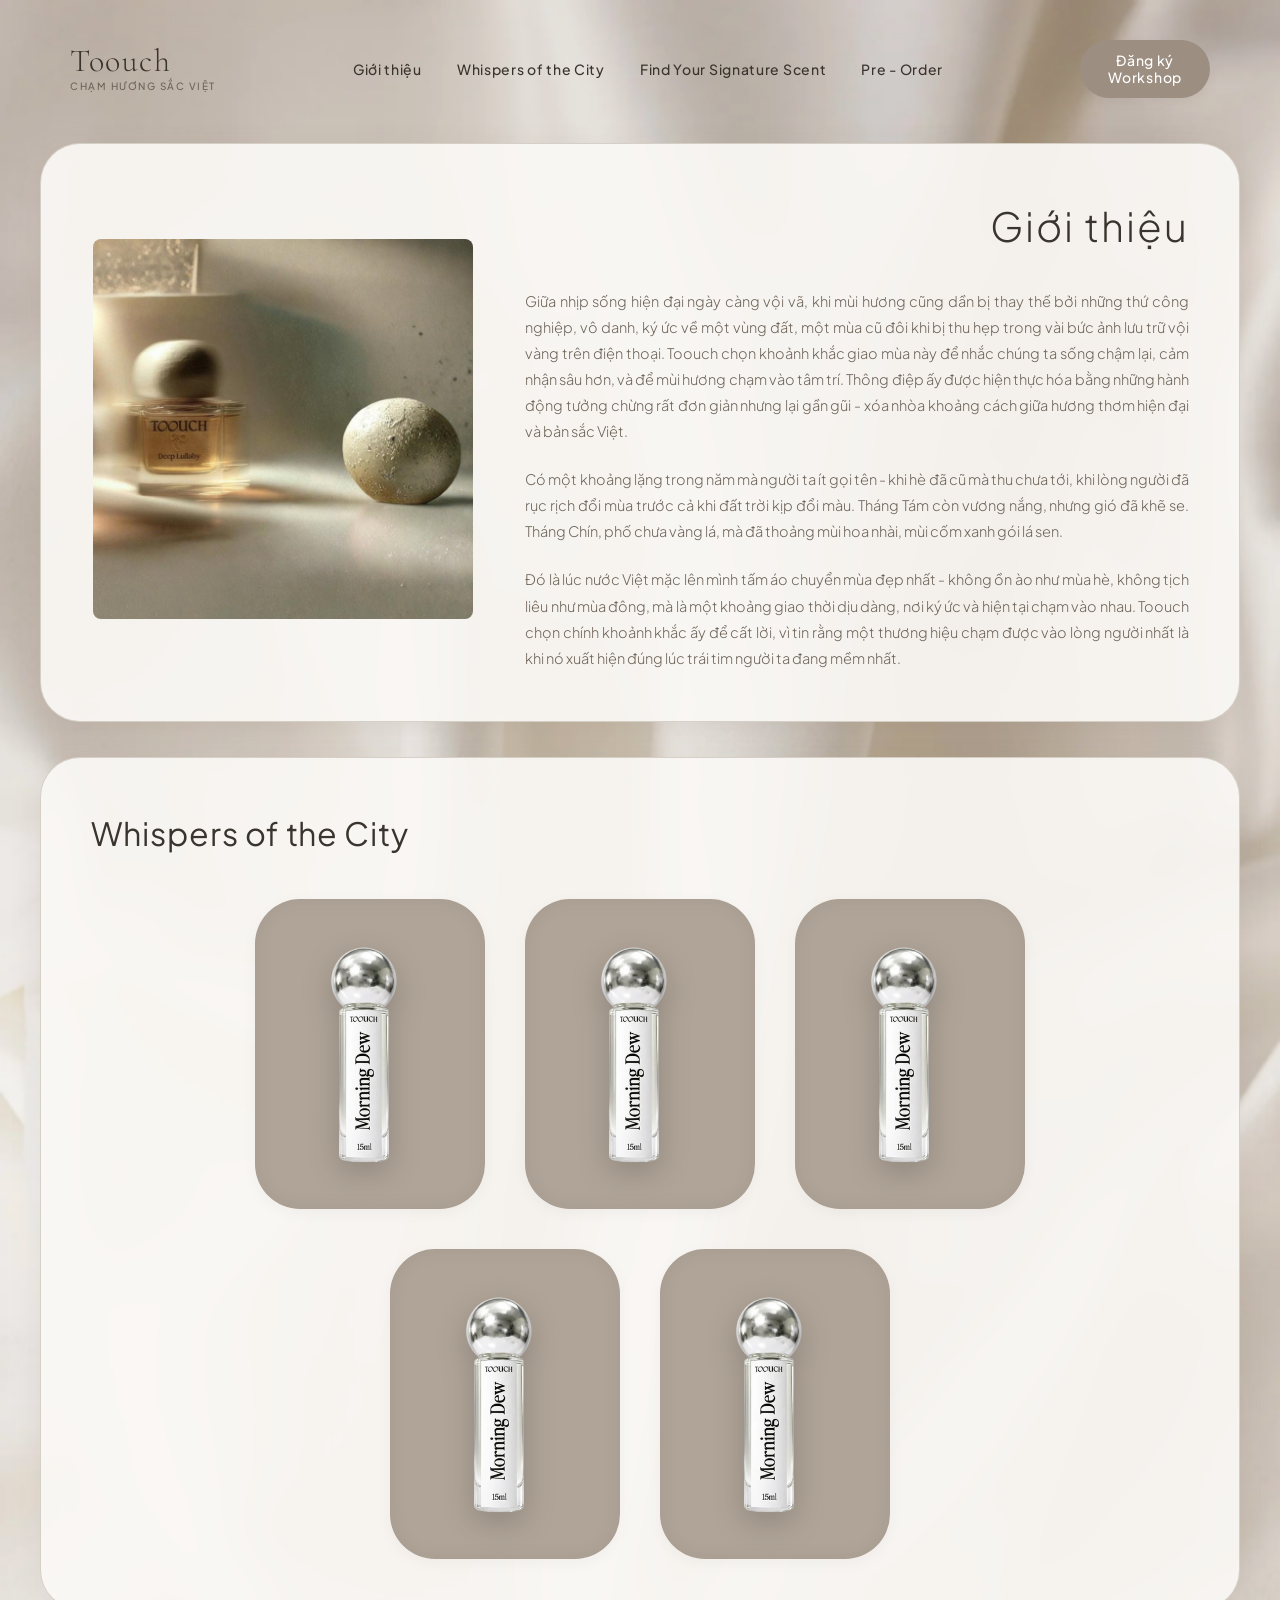
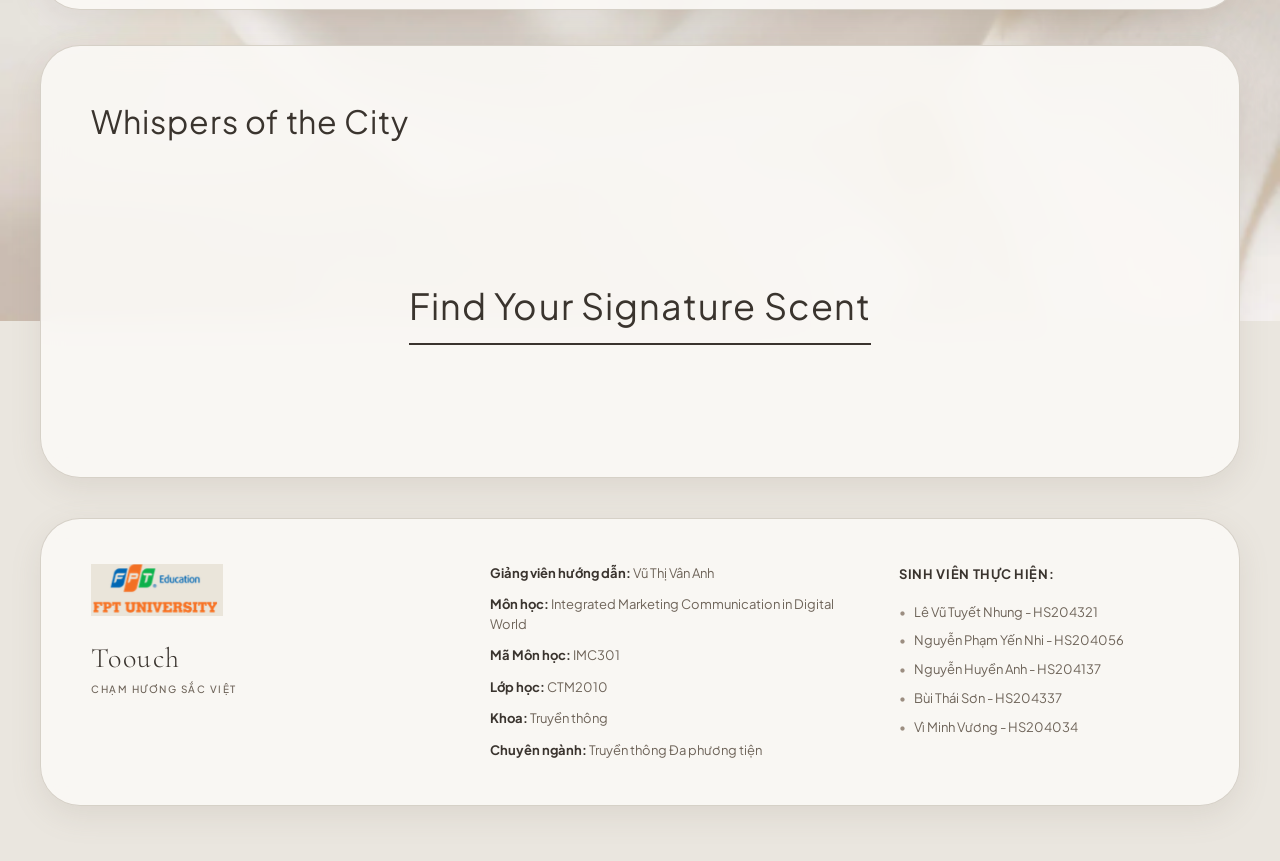
==== commit afa5b84e: "Use actual FPT University logo image in the footer" ====
--- a/index.html
+++ b/index.html
@@ -193,21 +193,7 @@
         <!-- Footer Left: Logos & Title -->
         <div class="footer-left">
           <div class="fpt-logo">
-            <svg class="fpt-svg" viewBox="0 0 200 60" width="180" height="54">
-              <g transform="skewX(-15)">
-                <rect x="12" y="5" width="22" height="26" rx="4" fill="#0066b2" />
-                <text x="18" y="24" font-family="'Arial', sans-serif" font-weight="bold" font-size="19" fill="#ffffff">f</text>
-                
-                <rect x="39" y="5" width="22" height="26" rx="4" fill="#f26522" />
-                <text x="44" y="24" font-family="'Arial', sans-serif" font-weight="bold" font-size="19" fill="#ffffff">p</text>
-                
-                <rect x="66" y="5" width="22" height="26" rx="4" fill="#00a651" />
-                <text x="72" y="24" font-family="'Arial', sans-serif" font-weight="bold" font-size="19" fill="#ffffff">t</text>
-              </g>
-              <circle cx="94" cy="28" r="2.5" fill="#0066b2" />
-              <text x="100" y="24" font-family="'Arial', sans-serif" font-weight="bold" font-size="15" fill="#0b5493">Education</text>
-              <text x="5" y="48" font-family="'Arial Black', 'Impact', sans-serif" font-size="15.5" font-weight="900" letter-spacing="0.04em" fill="#f26522">FPT UNIVERSITY</text>
-            </svg>
+            <img src="assets/fpt_logo.png" class="fpt-logo-img" alt="FPT University Logo">
           </div>
           <div class="footer-brand">
             <span class="footer-brand-title">Toouch</span>
--- a/style.css
+++ b/style.css
@@ -887,6 +887,12 @@
   display: block;
 }
 
+.fpt-logo-img {
+  height: 52px;
+  width: auto;
+  display: block;
+}
+
 .footer-brand {
   display: flex;
   flex-direction: column;
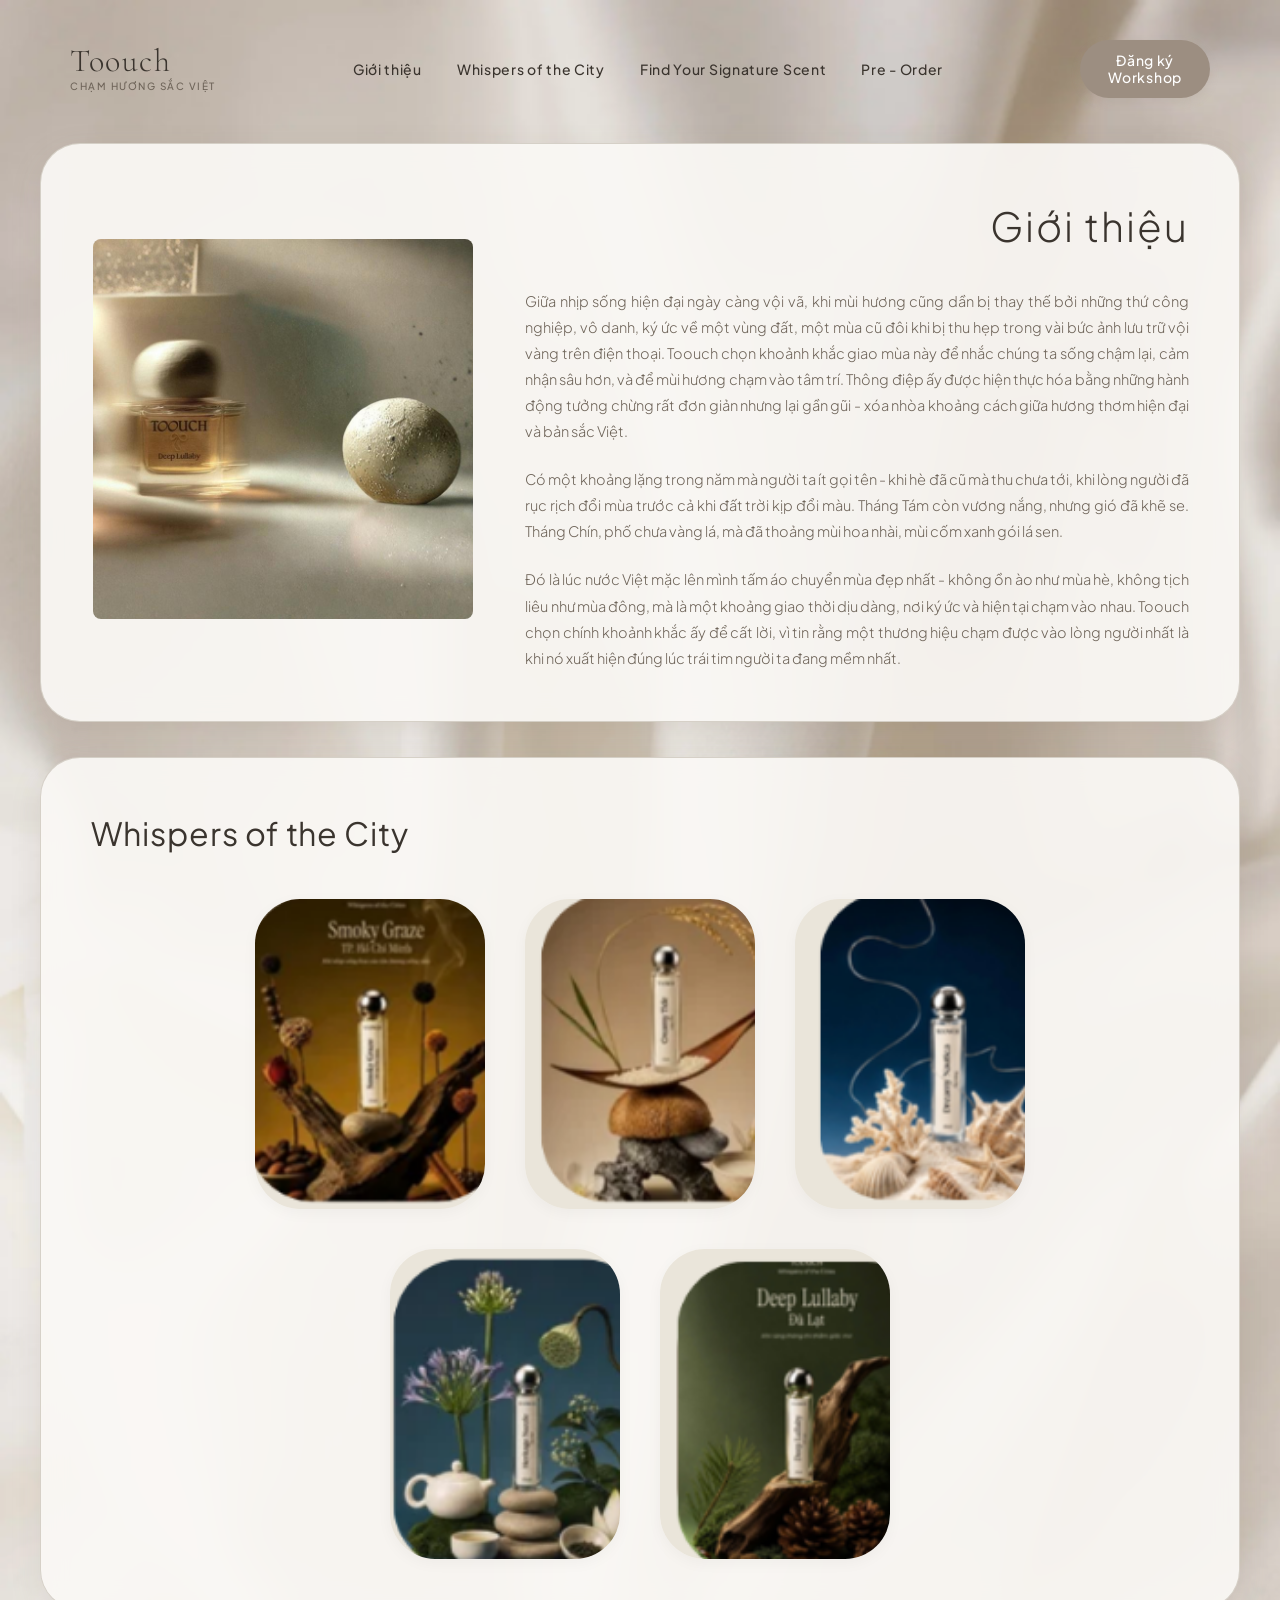
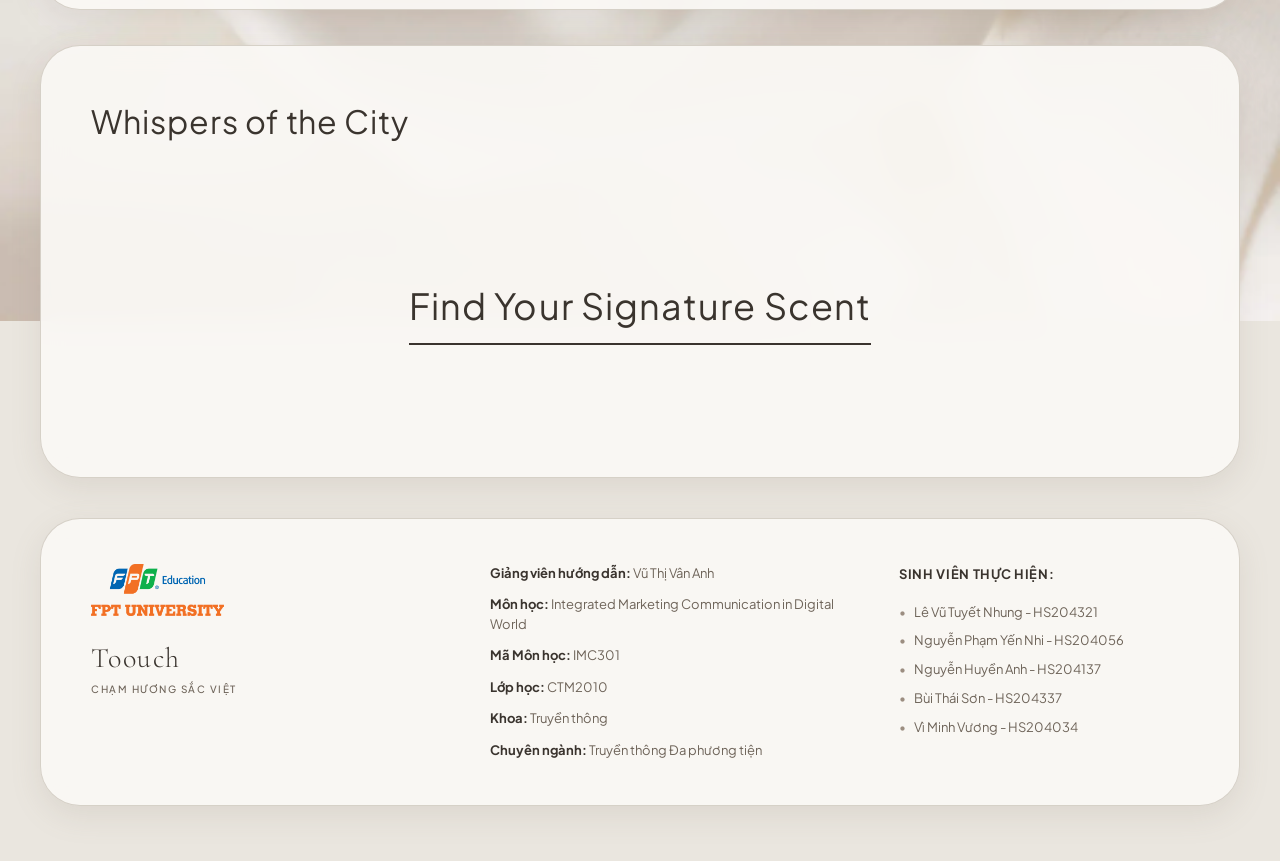
==== commit e2c295e8: "Update claims status number to 58, set timer to 72 hours, and use rich scent front images on 3D flip" ====
--- a/index.html
+++ b/index.html
@@ -82,7 +82,7 @@
             <div class="flip-card-inner">
               <!-- Front Side -->
               <div class="flip-card-front">
-                <img src="assets/page_1_img_3.png" class="bottle-img" alt="Smoky Graze - Morning Dew">
+                <img src="assets/scent_smoky_graze.png" class="card-front-img" alt="Smoky Graze">
               </div>
               <!-- Back Side -->
               <div class="flip-card-back">
@@ -101,7 +101,7 @@
             <div class="flip-card-inner">
               <!-- Front Side -->
               <div class="flip-card-front">
-                <img src="assets/page_1_img_3.png" class="bottle-img" alt="Creamy Tide - Morning Dew">
+                <img src="assets/scent_creamy_tide.png" class="card-front-img" alt="Creamy Tide">
               </div>
               <!-- Back Side -->
               <div class="flip-card-back">
@@ -120,7 +120,7 @@
             <div class="flip-card-inner">
               <!-- Front Side -->
               <div class="flip-card-front">
-                <img src="assets/page_1_img_3.png" class="bottle-img" alt="Dreamy Nautica - Morning Dew">
+                <img src="assets/scent_dreamy_nautica.png" class="card-front-img" alt="Dreamy Nautica">
               </div>
               <!-- Back Side -->
               <div class="flip-card-back">
@@ -142,7 +142,7 @@
             <div class="flip-card-inner">
               <!-- Front Side -->
               <div class="flip-card-front">
-                <img src="assets/page_1_img_3.png" class="bottle-img" alt="Heritage Nuzzle - Morning Dew">
+                <img src="assets/scent_heritage_nuzzle.png" class="card-front-img" alt="Heritage Nuzzle">
               </div>
               <!-- Back Side -->
               <div class="flip-card-back">
@@ -160,7 +160,7 @@
             <div class="flip-card-inner">
               <!-- Front Side -->
               <div class="flip-card-front">
-                <img src="assets/page_1_img_3.png" class="bottle-img" alt="Deep Lullaby - Morning Dew">
+                <img src="assets/scent_deep_lullaby.png" class="card-front-img" alt="Deep Lullaby">
               </div>
               <!-- Back Side -->
               <div class="flip-card-back">
--- a/style.css
+++ b/style.css
@@ -324,23 +324,23 @@
   border: none;
 }
 
-/* Front Side: Perfume Bottle with Warm Grey Background */
+/* Front Side: Scent Graphic Card */
 .flip-card-front {
-  background-color: #b0a498;
-  display: flex;
-  justify-content: center;
-  align-items: center;
-  padding: 30px;
-  box-shadow: inset 0 0 20px rgba(0,0,0,0.06);
-}
-
-.flip-card-front .bottle-img {
-  width: 100%;
-  height: auto;
-  max-height: 220px;
-  object-fit: contain;
-  filter: drop-shadow(0 10px 15px rgba(0,0,0,0.18));
+  background-color: transparent;
+  display: block;
+  padding: 0;
+  overflow: hidden;
+}
+
+.flip-card-front .card-front-img {
+  width: 100%;
+  height: 100%;
+  object-fit: cover;
   transition: transform 0.4s ease;
+}
+
+.flip-card:hover .flip-card-front .card-front-img {
+  transform: scale(1.05);
 }
 
 .flip-card:hover .flip-card-front .bottle-img {
@@ -458,18 +458,13 @@
   text-transform: uppercase;
 }
 
-.black-pill-tag {
-  background-color: #000;
-  color: #fff;
-  border-radius: 50px;
-  padding: 3px 22px;
-  font-weight: 600;
-  font-size: 26px;
-  display: inline-flex;
-  justify-content: center;
-  align-items: center;
-  min-width: 80px;
-  height: 44px;
+.status-number {
+  font-weight: 800;
+  font-size: 54px;
+  color: #000;
+  margin: 0 8px;
+  font-family: var(--font-main);
+  line-height: 1;
 }
 
 .preorder-img-wrapper {
@@ -845,10 +840,8 @@
     font-size: 22px;
   }
   
-  .black-pill-tag {
-    font-size: 20px;
-    min-width: 60px;
-    height: 36px;
+  .status-number {
+    font-size: 36px;
   }
 
   .countdown-timer {
